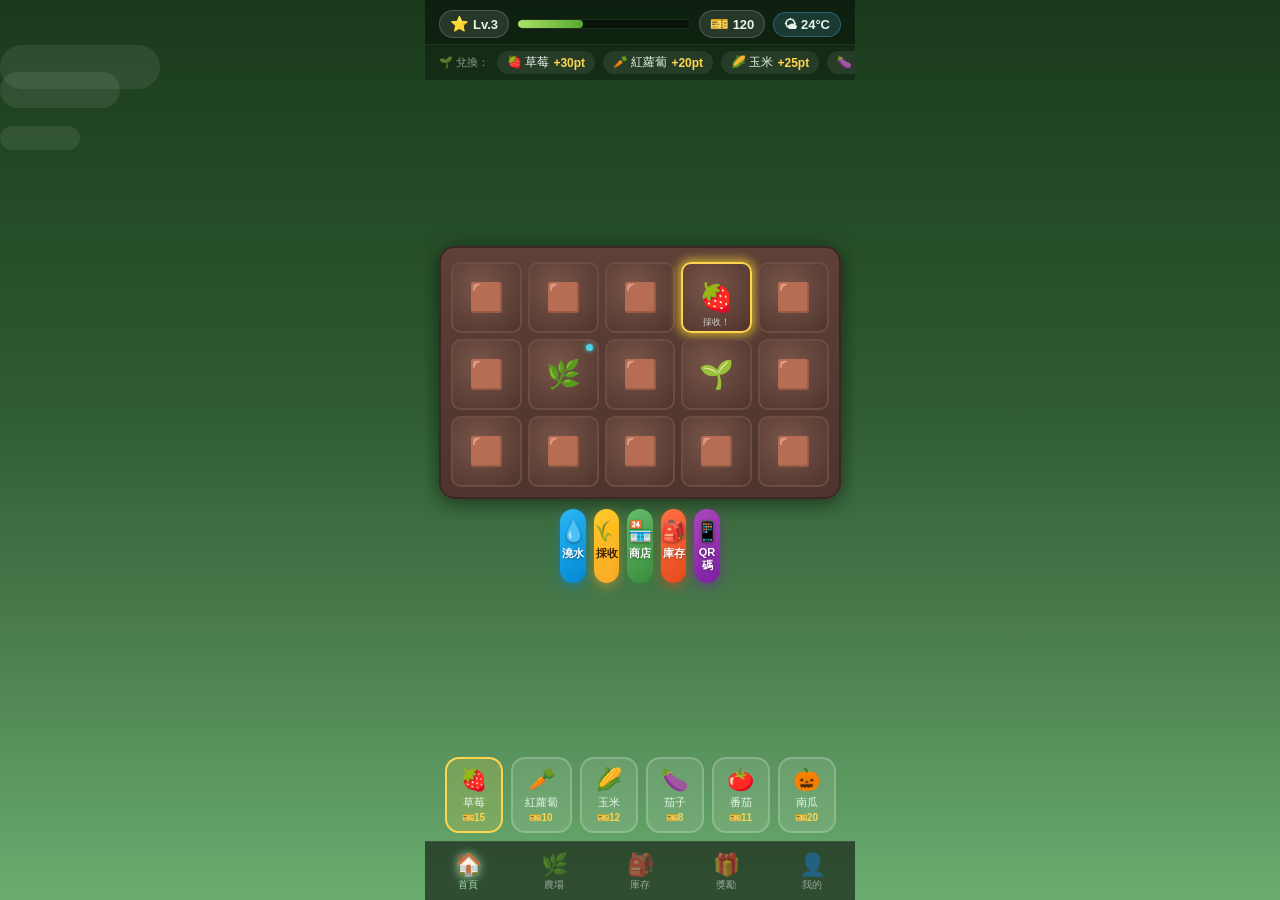
==== farm_ui/index.html @ ce4eb52b "feat: add Farm UI HTML page" ====
<!DOCTYPE html>
<html lang="zh-TW">
<head>
  <meta charset="UTF-8" />
  <meta name="viewport" content="width=device-width, initial-scale=1.0, maximum-scale=1.0, user-scalable=no" />
  <meta name="apple-mobile-web-app-capable" content="yes" />
  <title>🌾 農場會員 UI</title>
  <style>
    /* ─── Reset & Base ─── */
    *, *::before, *::after { box-sizing: border-box; -webkit-tap-highlight-color: transparent; margin: 0; padding: 0; }
    html, body {
      width: 100%; height: 100%;
      background: #0d1a0e;
      font-family: "Noto Sans TC", "Microsoft JhengHei", Arial, sans-serif;
      color: #e8f5e9;
      overflow: hidden;
    }

    /* ─── Sky / Background ─── */
    #sky {
      position: fixed; inset: 0;
      background: linear-gradient(180deg, #1a3a1c 0%, #2e5c30 45%, #4a7c4e 70%, #6aad6e 100%);
      z-index: 0;
    }
    /* Animated clouds */
    .cloud {
      position: absolute;
      background: rgba(255,255,255,0.08);
      border-radius: 50px;
      animation: drift linear infinite;
    }
    .cloud::after {
      content: '';
      position: absolute;
      background: inherit;
      border-radius: inherit;
    }
    @keyframes drift { from { transform: translateX(-120%); } to { transform: translateX(110vw); } }
    .c1 { width: 120px; height: 36px; top: 8%; animation-duration: 28s; }
    .c2 { width: 80px;  height: 24px; top: 14%; animation-duration: 42s; animation-delay: -14s; }
    .c3 { width: 160px; height: 44px; top: 5%;  animation-duration: 55s; animation-delay: -25s; }

    /* ─── Wrapper ─── */
    #wrap {
      position: relative; z-index: 1;
      width: 100%; max-width: 430px;
      height: 100dvh;
      margin: 0 auto;
      display: flex; flex-direction: column;
      overflow: hidden;
    }

    /* ─── Top Bar ─── */
    #top-bar {
      display: flex; align-items: center; gap: 8px;
      padding: 10px 14px 6px;
      background: rgba(0,0,0,0.45);
      backdrop-filter: blur(6px);
      border-bottom: 1px solid rgba(255,255,255,0.08);
      flex-shrink: 0;
    }
    .stat-chip {
      display: flex; align-items: center; gap: 4px;
      background: rgba(255,255,255,0.1);
      border: 1px solid rgba(255,255,255,0.18);
      border-radius: 20px;
      padding: 4px 10px;
      font-size: 13px; font-weight: 700;
      white-space: nowrap;
    }
    .stat-chip .icon { font-size: 15px; }
    #xp-wrap {
      flex: 1;
      background: rgba(0,0,0,0.4);
      border-radius: 10px; height: 10px;
      overflow: hidden;
      border: 1px solid rgba(255,255,255,0.1);
    }
    #xp-fill {
      height: 100%;
      width: 38%;
      background: linear-gradient(90deg, #a8e063, #56ab2f);
      border-radius: 10px;
      transition: width .6s ease;
    }
    #weather-chip {
      margin-left: auto;
      background: rgba(100,200,255,0.15);
      border-color: rgba(100,200,255,0.3);
    }

    /* ─── Crop Points Banner ─── */
    #crop-banner {
      display: flex; align-items: center; gap: 8px;
      padding: 6px 14px;
      background: rgba(0,0,0,0.3);
      font-size: 12px;
      overflow-x: auto;
      flex-shrink: 0;
      -webkit-overflow-scrolling: touch;
    }
    #crop-banner::-webkit-scrollbar { display: none; }
    .crop-tag {
      display: flex; align-items: center; gap: 4px;
      background: rgba(255,255,255,0.08);
      border-radius: 14px;
      padding: 3px 10px;
      white-space: nowrap;
      font-size: 12px;
      cursor: default;
    }
    .crop-tag .pts { color: #ffd54f; font-weight: 700; }

    /* ─── Farm Scene ─── */
    #farm-scene {
      flex: 1;
      display: flex; flex-direction: column;
      align-items: center; justify-content: center;
      padding: 10px 14px;
      overflow: hidden;
    }

    /* Soil ground strip */
    #ground-strip {
      width: 100%;
      background: linear-gradient(180deg, #5d4037 0%, #4e342e 100%);
      border-radius: 16px;
      padding: 14px 10px 10px;
      box-shadow: 0 4px 20px rgba(0,0,0,0.5);
      border: 2px solid #3e2723;
    }

    /* Grid */
    #farm-grid {
      display: grid;
      grid-template-columns: repeat(5, 1fr);
      gap: 6px;
    }
    .cell {
      aspect-ratio: 1;
      background: radial-gradient(circle at 40% 35%, #795548, #4e342e);
      border-radius: 10px;
      border: 2px solid #6d4c41;
      display: flex; align-items: center; justify-content: center;
      font-size: clamp(20px, 5vw, 28px);
      cursor: pointer;
      position: relative;
      transition: transform .15s, box-shadow .15s;
      user-select: none;
      -webkit-user-select: none;
    }
    .cell:active { transform: scale(.90); }
    .cell.ready {
      box-shadow: 0 0 10px 3px rgba(255,220,50,0.65);
      border-color: #ffd54f;
      animation: pulse-ready 1.2s ease-in-out infinite alternate;
    }
    @keyframes pulse-ready { from { box-shadow: 0 0 6px 2px rgba(255,220,50,.5); } to { box-shadow: 0 0 14px 5px rgba(255,220,50,.9); } }
    .cell .timer-label {
      position: absolute; bottom: 2px; left: 0; right: 0;
      text-align: center;
      font-size: 9px;
      color: rgba(255,255,255,0.75);
      pointer-events: none;
    }
    .cell .water-dot {
      position: absolute; top: 3px; right: 4px;
      width: 7px; height: 7px;
      background: #4dd0e1;
      border-radius: 50%;
      box-shadow: 0 0 5px #4dd0e1;
    }

    /* ─── Action Row ─── */
    #action-row {
      display: flex; gap: 8px;
      justify-content: center;
      margin-top: 10px;
      flex-shrink: 0;
    }
    .act-btn {
      flex: 1; max-width: 80px;
      padding: 10px 0;
      border: none; border-radius: 14px;
      font-size: 11px; font-weight: 700;
      cursor: pointer;
      display: flex; flex-direction: column; align-items: center; gap: 3px;
      transition: transform .12s, filter .12s;
      color: #fff;
      text-shadow: 0 1px 3px rgba(0,0,0,0.4);
    }
    .act-btn:active { transform: scale(.90); filter: brightness(1.2); }
    .act-btn .b-icon { font-size: 20px; }
    #btn-water  { background: linear-gradient(145deg, #29b6f6, #0288d1); box-shadow: 0 4px 12px rgba(2,136,209,.5); }
    #btn-harvest{ background: linear-gradient(145deg, #ffca28, #f9a825); box-shadow: 0 4px 12px rgba(249,168,37,.45); color: #3e2000; text-shadow: none; }
    #btn-shop   { background: linear-gradient(145deg, #66bb6a, #388e3c); box-shadow: 0 4px 12px rgba(56,142,60,.5); }
    #btn-qr     { background: linear-gradient(145deg, #ab47bc, #7b1fa2); box-shadow: 0 4px 12px rgba(123,31,162,.5); }
    #btn-bag    { background: linear-gradient(145deg, #ff7043, #e64a19); box-shadow: 0 4px 12px rgba(230,74,25,.5); }

    /* ─── Seed Tray ─── */
    #seed-tray {
      display: flex; gap: 8px;
      justify-content: center;
      overflow-x: auto;
      padding: 8px 14px;
      flex-shrink: 0;
      -webkit-overflow-scrolling: touch;
    }
    #seed-tray::-webkit-scrollbar { display: none; }
    .seed-btn {
      display: flex; flex-direction: column; align-items: center; gap: 2px;
      background: rgba(255,255,255,0.1);
      border: 2px solid rgba(255,255,255,0.2);
      border-radius: 14px;
      padding: 8px 12px;
      cursor: pointer;
      font-size: 11px;
      min-width: 58px;
      transition: transform .13s, border-color .13s;
      color: #e8f5e9;
    }
    .seed-btn:active { transform: scale(.88); }
    .seed-btn.selected { border-color: #ffd54f; background: rgba(255,213,79,.18); }
    .seed-btn .seed-icon { font-size: 22px; }
    .seed-btn .seed-cost { color: #ffd54f; font-weight: 700; font-size: 10px; }

    /* ─── Bottom Nav ─── */
    #bottom-nav {
      display: flex;
      background: rgba(0,0,0,0.55);
      backdrop-filter: blur(8px);
      border-top: 1px solid rgba(255,255,255,0.08);
      flex-shrink: 0;
    }
    .nav-btn {
      flex: 1;
      display: flex; flex-direction: column; align-items: center;
      padding: 10px 0 8px;
      background: none; border: none; cursor: pointer;
      font-size: 10px; color: rgba(255,255,255,0.5);
      transition: color .15s;
    }
    .nav-btn .nav-icon { font-size: 22px; }
    .nav-btn.active { color: #a5d6a7; }
    .nav-btn.active .nav-icon { filter: drop-shadow(0 0 5px #a5d6a7); }

    /* ─── Shop Modal ─── */
    #shop-overlay, #qr-overlay {
      position: fixed; inset: 0; z-index: 100;
      background: rgba(0,0,0,0.7);
      display: none; align-items: flex-end; justify-content: center;
    }
    #shop-overlay.open, #qr-overlay.open { display: flex; }
    .modal-sheet {
      width: 100%; max-width: 430px;
      background: #1b2e1c;
      border-radius: 24px 24px 0 0;
      padding: 0 0 24px;
      animation: slideUp .3s ease;
      max-height: 70dvh;
      overflow-y: auto;
    }
    @keyframes slideUp { from { transform: translateY(100%); } to { transform: translateY(0); } }
    .sheet-handle {
      width: 40px; height: 4px;
      background: rgba(255,255,255,0.25);
      border-radius: 2px;
      margin: 12px auto 6px;
    }
    .sheet-title {
      text-align: center;
      font-size: 16px; font-weight: 700;
      padding: 4px 0 12px;
      border-bottom: 1px solid rgba(255,255,255,0.1);
    }
    .shop-grid {
      display: grid;
      grid-template-columns: repeat(3, 1fr);
      gap: 10px;
      padding: 14px;
    }
    .shop-item {
      background: rgba(255,255,255,0.07);
      border: 1px solid rgba(255,255,255,0.12);
      border-radius: 14px;
      display: flex; flex-direction: column; align-items: center; gap: 4px;
      padding: 12px 6px 10px;
      cursor: pointer;
      transition: transform .12s, background .12s;
    }
    .shop-item:active { transform: scale(.92); background: rgba(255,255,255,0.14); }
    .shop-item .si-icon { font-size: 28px; }
    .shop-item .si-name { font-size: 11px; font-weight: 700; }
    .shop-item .si-cost { font-size: 11px; color: #ffd54f; }
    .shop-item .si-time { font-size: 10px; color: rgba(255,255,255,0.5); }

    /* ─── QR Modal ─── */
    #qr-box {
      padding: 20px;
      text-align: center;
    }
    #qr-placeholder {
      width: 180px; height: 180px;
      margin: 12px auto;
      background: #fff;
      border-radius: 12px;
      display: flex; align-items: center; justify-content: center;
      font-size: 60px;
    }
    #qr-user-name { font-size: 15px; font-weight: 700; margin-top: 10px; }
    #qr-hint { font-size: 12px; color: rgba(255,255,255,0.5); margin-top: 6px; }

    /* ─── Toast ─── */
    #toast {
      position: fixed; bottom: 80px; left: 50%; transform: translateX(-50%) translateY(20px);
      background: rgba(0,0,0,0.8);
      color: #fff; font-size: 13px; font-weight: 600;
      padding: 9px 20px;
      border-radius: 20px;
      opacity: 0;
      pointer-events: none;
      transition: opacity .25s, transform .25s;
      z-index: 200;
      white-space: nowrap;
    }
    #toast.show { opacity: 1; transform: translateX(-50%) translateY(0); }

    /* ─── Level-up banner ─── */
    #levelup {
      position: fixed; inset: 0; z-index: 300;
      display: none; align-items: center; justify-content: center;
      pointer-events: none;
    }
    #levelup.show { display: flex; }
    #levelup-inner {
      font-size: 36px; font-weight: 900;
      background: linear-gradient(135deg, #ffd54f, #ff6f00);
      -webkit-background-clip: text; -webkit-text-fill-color: transparent;
      animation: popBounce .6s ease both;
    }
    @keyframes popBounce {
      0%   { transform: scale(0); opacity: 0; }
      60%  { transform: scale(1.2); opacity: 1; }
      100% { transform: scale(1); }
    }
  </style>
</head>
<body>

<!-- Sky -->
<div id="sky">
  <div class="cloud c1"></div>
  <div class="cloud c2"></div>
  <div class="cloud c3"></div>
</div>

<div id="wrap">

  <!-- ── TOP BAR ── -->
  <header id="top-bar">
    <div class="stat-chip">
      <span class="icon">⭐</span>
      <span id="level-txt">Lv.3</span>
    </div>
    <div id="xp-wrap"><div id="xp-fill"></div></div>
    <div class="stat-chip">
      <span class="icon">🎫</span>
      <span id="pts-txt">120</span>
    </div>
    <div class="stat-chip" id="weather-chip">
      <span id="weather-txt">🌤 --°C</span>
    </div>
  </header>

  <!-- ── CROP EXCHANGE BANNER ── -->
  <div id="crop-banner">
    <span style="color:rgba(255,255,255,0.5);font-size:11px;white-space:nowrap">🌱 兌換：</span>
    <div class="crop-tag">🍓 草莓 <span class="pts">+30pt</span></div>
    <div class="crop-tag">🥕 紅蘿蔔 <span class="pts">+20pt</span></div>
    <div class="crop-tag">🌽 玉米 <span class="pts">+25pt</span></div>
    <div class="crop-tag">🍆 茄子 <span class="pts">+18pt</span></div>
    <div class="crop-tag">🍅 番茄 <span class="pts">+22pt</span></div>
  </div>

  <!-- ── FARM SCENE ── -->
  <div id="farm-scene">
    <div id="ground-strip">
      <div id="farm-grid">
        <!-- 15 cells: 3 rows × 5 cols — injected by JS -->
      </div>
    </div>

    <!-- Action Buttons -->
    <div id="action-row">
      <button class="act-btn" id="btn-water"   onclick="doAction('water')">  <span class="b-icon">💧</span>澆水</button>
      <button class="act-btn" id="btn-harvest" onclick="doAction('harvest')"><span class="b-icon">🌾</span>採收</button>
      <button class="act-btn" id="btn-shop"    onclick="openShop()">         <span class="b-icon">🏪</span>商店</button>
      <button class="act-btn" id="btn-bag"     onclick="doAction('bag')">    <span class="b-icon">🎒</span>庫存</button>
      <button class="act-btn" id="btn-qr"      onclick="openQR()">           <span class="b-icon">📱</span>QR碼</button>
    </div>
  </div>

  <!-- ── SEED TRAY ── -->
  <div id="seed-tray">
    <!-- injected by JS -->
  </div>

  <!-- ── BOTTOM NAV ── -->
  <nav id="bottom-nav">
    <button class="nav-btn active" onclick="navSwitch(this,'home')">  <span class="nav-icon">🏠</span>首頁</button>
    <button class="nav-btn"        onclick="navSwitch(this,'farm')">  <span class="nav-icon">🌿</span>農場</button>
    <button class="nav-btn"        onclick="navSwitch(this,'bag')">   <span class="nav-icon">🎒</span>庫存</button>
    <button class="nav-btn"        onclick="navSwitch(this,'reward')"><span class="nav-icon">🎁</span>獎勵</button>
    <button class="nav-btn"        onclick="navSwitch(this,'me')">    <span class="nav-icon">👤</span>我的</button>
  </nav>

</div><!-- #wrap -->

<!-- ── SHOP MODAL ── -->
<div id="shop-overlay" onclick="closeShop(event)">
  <div class="modal-sheet" id="shop-sheet">
    <div class="sheet-handle"></div>
    <div class="sheet-title">🏪 種子商店</div>
    <div class="shop-grid" id="shop-grid">
      <!-- injected by JS -->
    </div>
  </div>
</div>

<!-- ── QR MODAL ── -->
<div id="qr-overlay" onclick="closeQR(event)">
  <div class="modal-sheet">
    <div class="sheet-handle"></div>
    <div class="sheet-title">📱 我的 QR Code</div>
    <div id="qr-box">
      <div id="qr-placeholder">🔲</div>
      <div id="qr-user-name">農場會員</div>
      <div id="qr-hint">請店員掃描此 QR Code<br>為您累積消費點數</div>
    </div>
  </div>
</div>

<!-- ── TOAST ── -->
<div id="toast"></div>

<!-- ── LEVEL-UP ── -->
<div id="levelup"><div id="levelup-inner">🎉 升級！🎉</div></div>

<script>
  /* ─── Data ─── */
  const SEEDS = [
    { id:'strawberry', icon:'🍓', name:'草莓', cost:15, growMin:1,  pts:30 },
    { id:'carrot',     icon:'🥕', name:'紅蘿蔔',cost:10, growMin:2, pts:20 },
    { id:'corn',       icon:'🌽', name:'玉米',  cost:12, growMin:3, pts:25 },
    { id:'eggplant',   icon:'🍆', name:'茄子',  cost:8,  growMin:4, pts:18 },
    { id:'tomato',     icon:'🍅', name:'番茄',  cost:11, growMin:2, pts:22 },
    { id:'pumpkin',    icon:'🎃', name:'南瓜',  cost:20, growMin:5, pts:40 },
  ];

  const STAGES = ['🟫','🌱','🌿','🌾'];  // empty→sprout1→sprout2→ready

  let state = {
    pts: 120,
    level: 3,
    xp: 38,          // percent
    weather: '🌤 24°C',
    selectedSeed: SEEDS[0],
    cells: Array.from({length:15}, (_,i)=>{
      // pre-seed a few demo cells
      if(i===3)  return {stage:3, seed:SEEDS[0], watered:false};  // ready
      if(i===6)  return {stage:2, seed:SEEDS[1], watered:true};
      if(i===8)  return {stage:1, seed:SEEDS[2], watered:false};
      return {stage:0, seed:null, watered:false};
    })
  };

  /* ─── Render ─── */
  function render(){
    // top-bar
    document.getElementById('level-txt').textContent = 'Lv.'+state.level;
    document.getElementById('pts-txt').textContent   = state.pts;
    document.getElementById('xp-fill').style.width   = state.xp+'%';
    document.getElementById('weather-txt').textContent = state.weather;

    // farm grid
    const grid = document.getElementById('farm-grid');
    grid.innerHTML = '';
    state.cells.forEach((c,i)=>{
      const div = document.createElement('div');
      div.className = 'cell' + (c.stage===3?' ready':'');
      div.innerHTML = cellEmoji(c);
      if(c.watered && c.stage<3){
        const dot = document.createElement('div');
        dot.className='water-dot';
        div.appendChild(dot);
      }
      div.addEventListener('click', ()=>onCellClick(i));
      grid.appendChild(div);
    });

    // seed tray
    const tray = document.getElementById('seed-tray');
    tray.innerHTML = '';
    SEEDS.forEach(s=>{
      const btn = document.createElement('button');
      btn.className = 'seed-btn'+(state.selectedSeed.id===s.id?' selected':'');
      btn.innerHTML = `<span class="seed-icon">${s.icon}</span><span>${s.name}</span><span class="seed-cost">🎫${s.cost}</span>`;
      btn.onclick = ()=>{ state.selectedSeed=s; render(); showToast('選擇：'+s.name); };
      tray.appendChild(btn);
    });
  }

  function cellEmoji(c){
    if(c.stage===0) return '🟫';
    if(c.stage===3) return (c.seed?.icon||'🌾')+'<div class="timer-label">採收！</div>';
    const sprouts=['🌱','🌿'];
    return sprouts[c.stage-1]||'🌱';
  }

  /* ─── Cell Click ─── */
  function onCellClick(i){
    const c = state.cells[i];
    if(c.stage===0){
      // plant
      if(state.pts < state.selectedSeed.cost){ showToast('點數不足 💸'); return; }
      state.pts -= state.selectedSeed.cost;
      state.cells[i] = {stage:1, seed:state.selectedSeed, watered:false};
      showToast('種下 '+state.selectedSeed.icon+' '+state.selectedSeed.name);
      // simulate grow after a few seconds (demo)
      scheduleGrow(i,1);
    } else if(c.stage===3){
      // harvest
      state.pts += c.seed.pts;
      addXP(12);
      showToast('採收 '+c.seed.icon+' +'+c.seed.pts+'pt 🎉');
      state.cells[i] = {stage:0, seed:null, watered:false};
    } else {
      showToast('還在生長中… '+STAGES[c.stage]);
    }
    render();
  }

  function scheduleGrow(i, stage){
    if(stage >= 3) return;
    setTimeout(()=>{
      if(state.cells[i] && state.cells[i].stage===stage){
        state.cells[i].stage = stage+1;
        render();
        if(state.cells[i].stage===3) showToast('🌾 作物成熟了！點擊採收');
        else scheduleGrow(i, stage+1);
      }
    }, 4000 + stage*2000);  // 4s, 6s, 8s for demo
  }

  /* ─── Actions ─── */
  function doAction(type){
    if(type==='water'){
      let watered=0;
      state.cells.forEach(c=>{ if(c.stage>0 && c.stage<3 && !c.watered){ c.watered=true; watered++; } });
      showToast(watered>0 ? '💧 澆水 '+watered+' 塊田' : '沒有需要澆水的田');
      render();
    } else if(type==='harvest'){
      let count=0, ptsGained=0;
      state.cells.forEach((c,i)=>{ if(c.stage===3){ ptsGained+=c.seed.pts; count++; addXP(12); state.cells[i]={stage:0,seed:null,watered:false}; } });
      if(count>0){ state.pts+=ptsGained; showToast('🌾 採收 '+count+' 個，+'+ptsGained+'pt'); render(); }
      else showToast('目前沒有可採收的作物');
    } else if(type==='bag'){
      showToast('🎒 庫存功能開發中');
    }
  }

  function addXP(amount){
    state.xp += amount;
    if(state.xp >= 100){ state.xp -= 100; state.level++; triggerLevelUp(); }
  }

  function triggerLevelUp(){
    const el = document.getElementById('levelup');
    el.classList.add('show');
    setTimeout(()=>el.classList.remove('show'), 2000);
  }

  /* ─── Shop ─── */
  function openShop(){
    const grid = document.getElementById('shop-grid');
    grid.innerHTML = '';
    SEEDS.forEach(s=>{
      const div = document.createElement('div');
      div.className = 'shop-item';
      div.innerHTML = `<span class="si-icon">${s.icon}</span><span class="si-name">${s.name}</span><span class="si-cost">🎫 ${s.cost}</span><span class="si-time">⏱ ${s.growMin}min</span>`;
      div.onclick = ()=>{ state.selectedSeed=s; closeShop(); showToast('選擇種子：'+s.name+' '+s.icon); render(); };
      grid.appendChild(div);
    });
    document.getElementById('shop-overlay').classList.add('open');
  }
  function closeShop(e){
    if(!e || e.target===document.getElementById('shop-overlay'))
      document.getElementById('shop-overlay').classList.remove('open');
  }

  /* ─── QR ─── */
  function openQR(){
    document.getElementById('qr-overlay').classList.add('open');
  }
  function closeQR(e){
    if(!e || e.target===document.getElementById('qr-overlay'))
      document.getElementById('qr-overlay').classList.remove('open');
  }

  /* ─── Nav ─── */
  function navSwitch(btn, tab){
    document.querySelectorAll('.nav-btn').forEach(b=>b.classList.remove('active'));
    btn.classList.add('active');
    if(tab!=='home' && tab!=='farm') showToast('🚧 '+btn.textContent.trim()+' 開發中');
  }

  /* ─── Toast ─── */
  let _toastTimer=null;
  function showToast(msg){
    const t = document.getElementById('toast');
    t.textContent = msg;
    t.classList.add('show');
    clearTimeout(_toastTimer);
    _toastTimer = setTimeout(()=>t.classList.remove('show'), 1400);
  }

  /* ─── Init ─── */
  render();
</script>
</body>
</html>
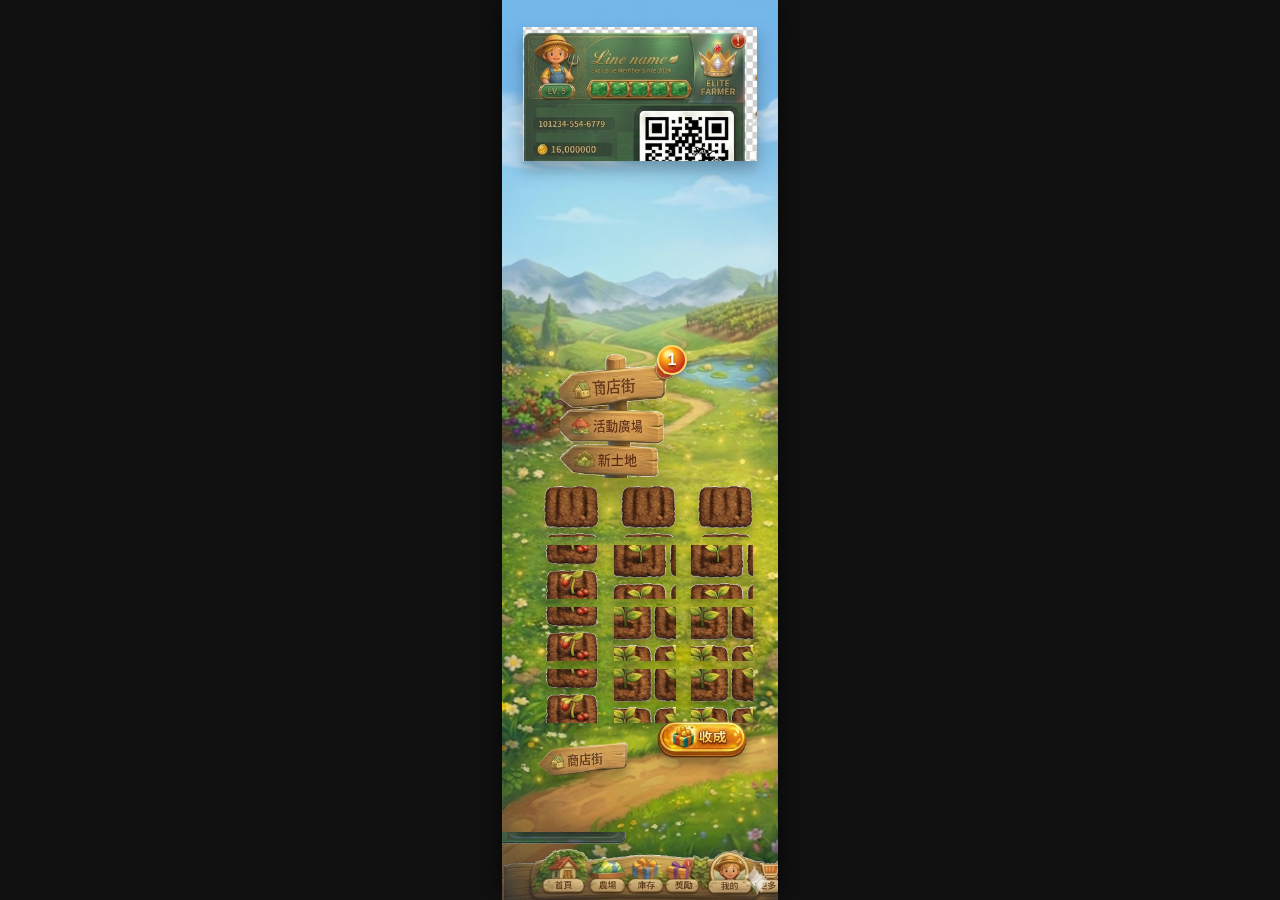
==== commit bf1e0175: "Update index.html" ====
--- a/farm_ui/index.html
+++ b/farm_ui/index.html
@@ -1,631 +1,68 @@
-<!DOCTYPE html>
-<html lang="zh-TW">
+<!doctype html>
+<html lang="zh-Hant">
 <head>
-  <meta charset="UTF-8" />
-  <meta name="viewport" content="width=device-width, initial-scale=1.0, maximum-scale=1.0, user-scalable=no" />
-  <meta name="apple-mobile-web-app-capable" content="yes" />
-  <title>🌾 農場會員 UI</title>
+  <meta charset="utf-8" />
+  <meta name="viewport" content="width=device-width, initial-scale=1, maximum-scale=1, user-scalable=no" />
+  <title>LINE 會員農場 UI</title>
   <style>
-    /* ─── Reset & Base ─── */
-    *, *::before, *::after { box-sizing: border-box; -webkit-tap-highlight-color: transparent; margin: 0; padding: 0; }
-    html, body {
-      width: 100%; height: 100%;
-      background: #0d1a0e;
-      font-family: "Noto Sans TC", "Microsoft JhengHei", Arial, sans-serif;
-      color: #e8f5e9;
-      overflow: hidden;
-    }
-
-    /* ─── Sky / Background ─── */
-    #sky {
-      position: fixed; inset: 0;
-      background: linear-gradient(180deg, #1a3a1c 0%, #2e5c30 45%, #4a7c4e 70%, #6aad6e 100%);
-      z-index: 0;
-    }
-    /* Animated clouds */
-    .cloud {
-      position: absolute;
-      background: rgba(255,255,255,0.08);
-      border-radius: 50px;
-      animation: drift linear infinite;
-    }
-    .cloud::after {
-      content: '';
-      position: absolute;
-      background: inherit;
-      border-radius: inherit;
-    }
-    @keyframes drift { from { transform: translateX(-120%); } to { transform: translateX(110vw); } }
-    .c1 { width: 120px; height: 36px; top: 8%; animation-duration: 28s; }
-    .c2 { width: 80px;  height: 24px; top: 14%; animation-duration: 42s; animation-delay: -14s; }
-    .c3 { width: 160px; height: 44px; top: 5%;  animation-duration: 55s; animation-delay: -25s; }
-
-    /* ─── Wrapper ─── */
-    #wrap {
-      position: relative; z-index: 1;
-      width: 100%; max-width: 430px;
-      height: 100dvh;
-      margin: 0 auto;
-      display: flex; flex-direction: column;
-      overflow: hidden;
-    }
-
-    /* ─── Top Bar ─── */
-    #top-bar {
-      display: flex; align-items: center; gap: 8px;
-      padding: 10px 14px 6px;
-      background: rgba(0,0,0,0.45);
-      backdrop-filter: blur(6px);
-      border-bottom: 1px solid rgba(255,255,255,0.08);
-      flex-shrink: 0;
-    }
-    .stat-chip {
-      display: flex; align-items: center; gap: 4px;
-      background: rgba(255,255,255,0.1);
-      border: 1px solid rgba(255,255,255,0.18);
-      border-radius: 20px;
-      padding: 4px 10px;
-      font-size: 13px; font-weight: 700;
-      white-space: nowrap;
-    }
-    .stat-chip .icon { font-size: 15px; }
-    #xp-wrap {
-      flex: 1;
-      background: rgba(0,0,0,0.4);
-      border-radius: 10px; height: 10px;
-      overflow: hidden;
-      border: 1px solid rgba(255,255,255,0.1);
-    }
-    #xp-fill {
-      height: 100%;
-      width: 38%;
-      background: linear-gradient(90deg, #a8e063, #56ab2f);
-      border-radius: 10px;
-      transition: width .6s ease;
-    }
-    #weather-chip {
-      margin-left: auto;
-      background: rgba(100,200,255,0.15);
-      border-color: rgba(100,200,255,0.3);
-    }
-
-    /* ─── Crop Points Banner ─── */
-    #crop-banner {
-      display: flex; align-items: center; gap: 8px;
-      padding: 6px 14px;
-      background: rgba(0,0,0,0.3);
-      font-size: 12px;
-      overflow-x: auto;
-      flex-shrink: 0;
-      -webkit-overflow-scrolling: touch;
-    }
-    #crop-banner::-webkit-scrollbar { display: none; }
-    .crop-tag {
-      display: flex; align-items: center; gap: 4px;
-      background: rgba(255,255,255,0.08);
-      border-radius: 14px;
-      padding: 3px 10px;
-      white-space: nowrap;
-      font-size: 12px;
-      cursor: default;
-    }
-    .crop-tag .pts { color: #ffd54f; font-weight: 700; }
-
-    /* ─── Farm Scene ─── */
-    #farm-scene {
-      flex: 1;
-      display: flex; flex-direction: column;
-      align-items: center; justify-content: center;
-      padding: 10px 14px;
-      overflow: hidden;
-    }
-
-    /* Soil ground strip */
-    #ground-strip {
-      width: 100%;
-      background: linear-gradient(180deg, #5d4037 0%, #4e342e 100%);
-      border-radius: 16px;
-      padding: 14px 10px 10px;
-      box-shadow: 0 4px 20px rgba(0,0,0,0.5);
-      border: 2px solid #3e2723;
-    }
-
-    /* Grid */
-    #farm-grid {
-      display: grid;
-      grid-template-columns: repeat(5, 1fr);
-      gap: 6px;
-    }
-    .cell {
-      aspect-ratio: 1;
-      background: radial-gradient(circle at 40% 35%, #795548, #4e342e);
-      border-radius: 10px;
-      border: 2px solid #6d4c41;
-      display: flex; align-items: center; justify-content: center;
-      font-size: clamp(20px, 5vw, 28px);
-      cursor: pointer;
-      position: relative;
-      transition: transform .15s, box-shadow .15s;
-      user-select: none;
-      -webkit-user-select: none;
-    }
-    .cell:active { transform: scale(.90); }
-    .cell.ready {
-      box-shadow: 0 0 10px 3px rgba(255,220,50,0.65);
-      border-color: #ffd54f;
-      animation: pulse-ready 1.2s ease-in-out infinite alternate;
-    }
-    @keyframes pulse-ready { from { box-shadow: 0 0 6px 2px rgba(255,220,50,.5); } to { box-shadow: 0 0 14px 5px rgba(255,220,50,.9); } }
-    .cell .timer-label {
-      position: absolute; bottom: 2px; left: 0; right: 0;
-      text-align: center;
-      font-size: 9px;
-      color: rgba(255,255,255,0.75);
-      pointer-events: none;
-    }
-    .cell .water-dot {
-      position: absolute; top: 3px; right: 4px;
-      width: 7px; height: 7px;
-      background: #4dd0e1;
-      border-radius: 50%;
-      box-shadow: 0 0 5px #4dd0e1;
-    }
-
-    /* ─── Action Row ─── */
-    #action-row {
-      display: flex; gap: 8px;
-      justify-content: center;
-      margin-top: 10px;
-      flex-shrink: 0;
-    }
-    .act-btn {
-      flex: 1; max-width: 80px;
-      padding: 10px 0;
-      border: none; border-radius: 14px;
-      font-size: 11px; font-weight: 700;
-      cursor: pointer;
-      display: flex; flex-direction: column; align-items: center; gap: 3px;
-      transition: transform .12s, filter .12s;
-      color: #fff;
-      text-shadow: 0 1px 3px rgba(0,0,0,0.4);
-    }
-    .act-btn:active { transform: scale(.90); filter: brightness(1.2); }
-    .act-btn .b-icon { font-size: 20px; }
-    #btn-water  { background: linear-gradient(145deg, #29b6f6, #0288d1); box-shadow: 0 4px 12px rgba(2,136,209,.5); }
-    #btn-harvest{ background: linear-gradient(145deg, #ffca28, #f9a825); box-shadow: 0 4px 12px rgba(249,168,37,.45); color: #3e2000; text-shadow: none; }
-    #btn-shop   { background: linear-gradient(145deg, #66bb6a, #388e3c); box-shadow: 0 4px 12px rgba(56,142,60,.5); }
-    #btn-qr     { background: linear-gradient(145deg, #ab47bc, #7b1fa2); box-shadow: 0 4px 12px rgba(123,31,162,.5); }
-    #btn-bag    { background: linear-gradient(145deg, #ff7043, #e64a19); box-shadow: 0 4px 12px rgba(230,74,25,.5); }
-
-    /* ─── Seed Tray ─── */
-    #seed-tray {
-      display: flex; gap: 8px;
-      justify-content: center;
-      overflow-x: auto;
-      padding: 8px 14px;
-      flex-shrink: 0;
-      -webkit-overflow-scrolling: touch;
-    }
-    #seed-tray::-webkit-scrollbar { display: none; }
-    .seed-btn {
-      display: flex; flex-direction: column; align-items: center; gap: 2px;
-      background: rgba(255,255,255,0.1);
-      border: 2px solid rgba(255,255,255,0.2);
-      border-radius: 14px;
-      padding: 8px 12px;
-      cursor: pointer;
-      font-size: 11px;
-      min-width: 58px;
-      transition: transform .13s, border-color .13s;
-      color: #e8f5e9;
-    }
-    .seed-btn:active { transform: scale(.88); }
-    .seed-btn.selected { border-color: #ffd54f; background: rgba(255,213,79,.18); }
-    .seed-btn .seed-icon { font-size: 22px; }
-    .seed-btn .seed-cost { color: #ffd54f; font-weight: 700; font-size: 10px; }
-
-    /* ─── Bottom Nav ─── */
-    #bottom-nav {
-      display: flex;
-      background: rgba(0,0,0,0.55);
-      backdrop-filter: blur(8px);
-      border-top: 1px solid rgba(255,255,255,0.08);
-      flex-shrink: 0;
-    }
-    .nav-btn {
-      flex: 1;
-      display: flex; flex-direction: column; align-items: center;
-      padding: 10px 0 8px;
-      background: none; border: none; cursor: pointer;
-      font-size: 10px; color: rgba(255,255,255,0.5);
-      transition: color .15s;
-    }
-    .nav-btn .nav-icon { font-size: 22px; }
-    .nav-btn.active { color: #a5d6a7; }
-    .nav-btn.active .nav-icon { filter: drop-shadow(0 0 5px #a5d6a7); }
-
-    /* ─── Shop Modal ─── */
-    #shop-overlay, #qr-overlay {
-      position: fixed; inset: 0; z-index: 100;
-      background: rgba(0,0,0,0.7);
-      display: none; align-items: flex-end; justify-content: center;
-    }
-    #shop-overlay.open, #qr-overlay.open { display: flex; }
-    .modal-sheet {
-      width: 100%; max-width: 430px;
-      background: #1b2e1c;
-      border-radius: 24px 24px 0 0;
-      padding: 0 0 24px;
-      animation: slideUp .3s ease;
-      max-height: 70dvh;
-      overflow-y: auto;
-    }
-    @keyframes slideUp { from { transform: translateY(100%); } to { transform: translateY(0); } }
-    .sheet-handle {
-      width: 40px; height: 4px;
-      background: rgba(255,255,255,0.25);
-      border-radius: 2px;
-      margin: 12px auto 6px;
-    }
-    .sheet-title {
-      text-align: center;
-      font-size: 16px; font-weight: 700;
-      padding: 4px 0 12px;
-      border-bottom: 1px solid rgba(255,255,255,0.1);
-    }
-    .shop-grid {
-      display: grid;
-      grid-template-columns: repeat(3, 1fr);
-      gap: 10px;
-      padding: 14px;
-    }
-    .shop-item {
-      background: rgba(255,255,255,0.07);
-      border: 1px solid rgba(255,255,255,0.12);
-      border-radius: 14px;
-      display: flex; flex-direction: column; align-items: center; gap: 4px;
-      padding: 12px 6px 10px;
-      cursor: pointer;
-      transition: transform .12s, background .12s;
-    }
-    .shop-item:active { transform: scale(.92); background: rgba(255,255,255,0.14); }
-    .shop-item .si-icon { font-size: 28px; }
-    .shop-item .si-name { font-size: 11px; font-weight: 700; }
-    .shop-item .si-cost { font-size: 11px; color: #ffd54f; }
-    .shop-item .si-time { font-size: 10px; color: rgba(255,255,255,0.5); }
-
-    /* ─── QR Modal ─── */
-    #qr-box {
-      padding: 20px;
-      text-align: center;
-    }
-    #qr-placeholder {
-      width: 180px; height: 180px;
-      margin: 12px auto;
-      background: #fff;
-      border-radius: 12px;
-      display: flex; align-items: center; justify-content: center;
-      font-size: 60px;
-    }
-    #qr-user-name { font-size: 15px; font-weight: 700; margin-top: 10px; }
-    #qr-hint { font-size: 12px; color: rgba(255,255,255,0.5); margin-top: 6px; }
-
-    /* ─── Toast ─── */
-    #toast {
-      position: fixed; bottom: 80px; left: 50%; transform: translateX(-50%) translateY(20px);
-      background: rgba(0,0,0,0.8);
-      color: #fff; font-size: 13px; font-weight: 600;
-      padding: 9px 20px;
-      border-radius: 20px;
-      opacity: 0;
-      pointer-events: none;
-      transition: opacity .25s, transform .25s;
-      z-index: 200;
-      white-space: nowrap;
-    }
-    #toast.show { opacity: 1; transform: translateX(-50%) translateY(0); }
-
-    /* ─── Level-up banner ─── */
-    #levelup {
-      position: fixed; inset: 0; z-index: 300;
-      display: none; align-items: center; justify-content: center;
-      pointer-events: none;
-    }
-    #levelup.show { display: flex; }
-    #levelup-inner {
-      font-size: 36px; font-weight: 900;
-      background: linear-gradient(135deg, #ffd54f, #ff6f00);
-      -webkit-background-clip: text; -webkit-text-fill-color: transparent;
-      animation: popBounce .6s ease both;
-    }
-    @keyframes popBounce {
-      0%   { transform: scale(0); opacity: 0; }
-      60%  { transform: scale(1.2); opacity: 1; }
-      100% { transform: scale(1); }
-    }
+    *{box-sizing:border-box;-webkit-tap-highlight-color:transparent}html,body{margin:0;width:100%;min-height:100%;background:#111;font-family:"Noto Sans TC","Microsoft JhengHei",Arial,sans-serif;overflow-x:hidden}.wrap{width:100vw;min-height:100vh;display:flex;justify-content:center;align-items:flex-start;background:#111}.game{position:relative;width:min(100vw,575px);height:calc(min(100vw,575px) * 1872 / 575);max-height:100vh;aspect-ratio:575/1872;background:url("assets/bg.jpg") center/cover no-repeat;overflow:hidden;box-shadow:0 0 30px rgba(0,0,0,.65);transform-origin:top center}.spark{position:absolute;width:5px;height:5px;border-radius:99px;background:rgba(255,242,110,.9);box-shadow:0 0 10px 4px rgba(255,230,85,.65);animation:twinkle 2.8s infinite ease-in-out}.spark:nth-child(1){left:17%;top:39%;animation-delay:.2s}.spark:nth-child(2){left:58%;top:44%;animation-delay:.8s}.spark:nth-child(3){left:86%;top:51%;animation-delay:1.1s}.spark:nth-child(4){left:31%;top:75%;animation-delay:1.6s}@keyframes twinkle{0%,100%{opacity:.25;transform:scale(.7)}50%{opacity:1;transform:scale(1.5)}}.member-card{position:absolute;left:7.5%;top:3.05%;width:85%;filter:drop-shadow(0 9px 8px rgba(0,0,0,.28));z-index:5}.sign{position:absolute;left:21%;top:38.5%;width:42%;filter:drop-shadow(0 16px 12px rgba(59,35,10,.28));z-index:6}.notice-dot{position:absolute;right:33%;top:38.3%;width:30px;height:30px;border-radius:50%;background:radial-gradient(circle at 35% 28%,#fff39a 0 10%,#ffae17 25%,#c8331b 70%);border:2px solid #ffd86a;color:#fff;font-weight:900;text-align:center;line-height:25px;text-shadow:0 2px 2px #73210f;box-shadow:0 3px 5px rgba(0,0,0,.25);z-index:8}.plot-grid{position:absolute;left:12.8%;top:53.7%;width:74.4%;display:grid;grid-template-columns:repeat(3,1fr);gap:2.2% 7.1%;z-index:4}.plot{position:relative;width:100%;aspect-ratio:1.15/1;border:0;background:transparent;padding:0}.plot img{width:100%;height:100%;object-fit:contain;filter:drop-shadow(0 5px 5px rgba(0,0,0,.25));transition:.16s}.plot:active img{transform:scale(.96)}.action-water{position:absolute;left:11%;top:81.3%;width:37%;z-index:9}.action-harvest{position:absolute;right:9%;top:79.2%;width:37%;z-index:9}.button-img{display:block;width:100%;filter:drop-shadow(0 8px 5px rgba(0,0,0,.25));transition:.14s}.button-img:active{transform:translateY(2px) scale(.98)}.bottom-nav{position:absolute;left:0;bottom:0;width:100%;z-index:10;filter:drop-shadow(0 -5px 10px rgba(0,0,0,.20))}.hotspot{position:absolute;border:0;background:transparent;cursor:pointer;z-index:20}.hotspot:active{background:rgba(255,255,255,.08)}.hs-card{left:7.5%;top:3%;width:85%;height:25%}.hs-shop{left:24%;top:38.7%;width:35%;height:3.2%}.hs-event{left:23%;top:42.2%;width:38%;height:3.2%}.hs-land{left:24%;top:45.8%;width:35%;height:3.1%}.hs-water{left:11%;top:81.3%;width:37%;height:6%}.hs-harvest{right:9%;top:79.2%;width:37%;height:6%}.nav-hit{bottom:0;height:6.8%;width:16.66%}.nav-home{left:0}.nav-farm{left:16.66%}.nav-bag{left:33.33%}.nav-reward{left:50%}.nav-me{left:66.66%}.nav-more{left:83.33%}.toast{position:absolute;left:50%;bottom:11%;transform:translateX(-50%) translateY(20px);background:rgba(47,74,40,.92);color:#fff7cb;padding:10px 16px;border-radius:999px;font-weight:700;box-shadow:0 6px 18px rgba(0,0,0,.25);opacity:0;pointer-events:none;z-index:99;transition:.25s}.toast.show{opacity:1;transform:translateX(-50%) translateY(0)}@media (min-aspect-ratio:575/1872){.game{height:100vh;width:calc(100vh * 575 / 1872)}}
   </style>
 </head>
 <body>
+  <div class="wrap">
+    <main class="game" id="game">
+      <span class="spark"></span><span class="spark"></span><span class="spark"></span><span class="spark"></span>
 
-<!-- Sky -->
-<div id="sky">
-  <div class="cloud c1"></div>
-  <div class="cloud c2"></div>
-  <div class="cloud c3"></div>
-</div>
+      <img class="member-card" src="assets/member_card.png" alt="會員卡" />
+      <img class="sign" src="assets/sign.png" alt="功能木牌" />
+      <div class="notice-dot">1</div>
 
-<div id="wrap">
+      <section class="plot-grid" aria-label="農田">
+        <button class="plot" data-action="plot"><img src="assets/tile_empty.png" alt="空田地"></button>
+        <button class="plot" data-action="plot"><img src="assets/tile_empty.png" alt="空田地"></button>
+        <button class="plot" data-action="plot"><img src="assets/tile_empty.png" alt="空田地"></button>
+        <button class="plot" data-action="plot"><img src="assets/tile_fruit.png" alt="成熟作物"></button>
+        <button class="plot" data-action="plot"><img src="assets/tile_sprout2.png" alt="幼苗"></button>
+        <button class="plot" data-action="plot"><img src="assets/tile_sprout2.png" alt="幼苗"></button>
+        <button class="plot" data-action="plot"><img src="assets/tile_fruit.png" alt="成熟作物"></button>
+        <button class="plot" data-action="plot"><img src="assets/tile_grown.png" alt="成長作物"></button>
+        <button class="plot" data-action="plot"><img src="assets/tile_grown.png" alt="成長作物"></button>
+        <button class="plot" data-action="plot"><img src="assets/tile_fruit.png" alt="成熟作物"></button>
+        <button class="plot" data-action="plot"><img src="assets/tile_grown.png" alt="成長作物"></button>
+        <button class="plot" data-action="plot"><img src="assets/tile_grown.png" alt="成長作物"></button>
+      </section>
 
-  <!-- ── TOP BAR ── -->
-  <header id="top-bar">
-    <div class="stat-chip">
-      <span class="icon">⭐</span>
-      <span id="level-txt">Lv.3</span>
-    </div>
-    <div id="xp-wrap"><div id="xp-fill"></div></div>
-    <div class="stat-chip">
-      <span class="icon">🎫</span>
-      <span id="pts-txt">120</span>
-    </div>
-    <div class="stat-chip" id="weather-chip">
-      <span id="weather-txt">🌤 --°C</span>
-    </div>
-  </header>
+      <button class="hotspot hs-card" data-action="會員卡" aria-label="會員卡"></button>
+      <button class="hotspot hs-shop" data-action="商店街" aria-label="商店街"></button>
+      <button class="hotspot hs-event" data-action="活動廣場" aria-label="活動廣場"></button>
+      <button class="hotspot hs-land" data-action="新土地" aria-label="新土地"></button>
 
-  <!-- ── CROP EXCHANGE BANNER ── -->
-  <div id="crop-banner">
-    <span style="color:rgba(255,255,255,0.5);font-size:11px;white-space:nowrap">🌱 兌換：</span>
-    <div class="crop-tag">🍓 草莓 <span class="pts">+30pt</span></div>
-    <div class="crop-tag">🥕 紅蘿蔔 <span class="pts">+20pt</span></div>
-    <div class="crop-tag">🌽 玉米 <span class="pts">+25pt</span></div>
-    <div class="crop-tag">🍆 茄子 <span class="pts">+18pt</span></div>
-    <div class="crop-tag">🍅 番茄 <span class="pts">+22pt</span></div>
+      <button class="hotspot hs-water" data-action="澆水" aria-label="澆水"><img class="button-img" src="assets/btn_water.png" alt="澆水"></button>
+      <button class="hotspot hs-harvest" data-action="收成" aria-label="收成"><img class="button-img" src="assets/btn_harvest.png" alt="收成"></button>
+
+      <img class="bottom-nav" src="assets/bottom_nav.png" alt="底部導航" />
+      <button class="hotspot nav-hit nav-home" data-action="首頁" aria-label="首頁"></button>
+      <button class="hotspot nav-hit nav-farm" data-action="農場" aria-label="農場"></button>
+      <button class="hotspot nav-hit nav-bag" data-action="庫存" aria-label="庫存"></button>
+      <button class="hotspot nav-hit nav-reward" data-action="獎勵" aria-label="獎勵"></button>
+      <button class="hotspot nav-hit nav-me" data-action="我的" aria-label="我的"></button>
+      <button class="hotspot nav-hit nav-more" data-action="更多" aria-label="更多"></button>
+
+      <div class="toast" id="toast">UI 按鈕</div>
+    </main>
   </div>
-
-  <!-- ── FARM SCENE ── -->
-  <div id="farm-scene">
-    <div id="ground-strip">
-      <div id="farm-grid">
-        <!-- 15 cells: 3 rows × 5 cols — injected by JS -->
-      </div>
-    </div>
-
-    <!-- Action Buttons -->
-    <div id="action-row">
-      <button class="act-btn" id="btn-water"   onclick="doAction('water')">  <span class="b-icon">💧</span>澆水</button>
-      <button class="act-btn" id="btn-harvest" onclick="doAction('harvest')"><span class="b-icon">🌾</span>採收</button>
-      <button class="act-btn" id="btn-shop"    onclick="openShop()">         <span class="b-icon">🏪</span>商店</button>
-      <button class="act-btn" id="btn-bag"     onclick="doAction('bag')">    <span class="b-icon">🎒</span>庫存</button>
-      <button class="act-btn" id="btn-qr"      onclick="openQR()">           <span class="b-icon">📱</span>QR碼</button>
-    </div>
-  </div>
-
-  <!-- ── SEED TRAY ── -->
-  <div id="seed-tray">
-    <!-- injected by JS -->
-  </div>
-
-  <!-- ── BOTTOM NAV ── -->
-  <nav id="bottom-nav">
-    <button class="nav-btn active" onclick="navSwitch(this,'home')">  <span class="nav-icon">🏠</span>首頁</button>
-    <button class="nav-btn"        onclick="navSwitch(this,'farm')">  <span class="nav-icon">🌿</span>農場</button>
-    <button class="nav-btn"        onclick="navSwitch(this,'bag')">   <span class="nav-icon">🎒</span>庫存</button>
-    <button class="nav-btn"        onclick="navSwitch(this,'reward')"><span class="nav-icon">🎁</span>獎勵</button>
-    <button class="nav-btn"        onclick="navSwitch(this,'me')">    <span class="nav-icon">👤</span>我的</button>
-  </nav>
-
-</div><!-- #wrap -->
-
-<!-- ── SHOP MODAL ── -->
-<div id="shop-overlay" onclick="closeShop(event)">
-  <div class="modal-sheet" id="shop-sheet">
-    <div class="sheet-handle"></div>
-    <div class="sheet-title">🏪 種子商店</div>
-    <div class="shop-grid" id="shop-grid">
-      <!-- injected by JS -->
-    </div>
-  </div>
-</div>
-
-<!-- ── QR MODAL ── -->
-<div id="qr-overlay" onclick="closeQR(event)">
-  <div class="modal-sheet">
-    <div class="sheet-handle"></div>
-    <div class="sheet-title">📱 我的 QR Code</div>
-    <div id="qr-box">
-      <div id="qr-placeholder">🔲</div>
-      <div id="qr-user-name">農場會員</div>
-      <div id="qr-hint">請店員掃描此 QR Code<br>為您累積消費點數</div>
-    </div>
-  </div>
-</div>
-
-<!-- ── TOAST ── -->
-<div id="toast"></div>
-
-<!-- ── LEVEL-UP ── -->
-<div id="levelup"><div id="levelup-inner">🎉 升級！🎉</div></div>
-
-<script>
-  /* ─── Data ─── */
-  const SEEDS = [
-    { id:'strawberry', icon:'🍓', name:'草莓', cost:15, growMin:1,  pts:30 },
-    { id:'carrot',     icon:'🥕', name:'紅蘿蔔',cost:10, growMin:2, pts:20 },
-    { id:'corn',       icon:'🌽', name:'玉米',  cost:12, growMin:3, pts:25 },
-    { id:'eggplant',   icon:'🍆', name:'茄子',  cost:8,  growMin:4, pts:18 },
-    { id:'tomato',     icon:'🍅', name:'番茄',  cost:11, growMin:2, pts:22 },
-    { id:'pumpkin',    icon:'🎃', name:'南瓜',  cost:20, growMin:5, pts:40 },
-  ];
-
-  const STAGES = ['🟫','🌱','🌿','🌾'];  // empty→sprout1→sprout2→ready
-
-  let state = {
-    pts: 120,
-    level: 3,
-    xp: 38,          // percent
-    weather: '🌤 24°C',
-    selectedSeed: SEEDS[0],
-    cells: Array.from({length:15}, (_,i)=>{
-      // pre-seed a few demo cells
-      if(i===3)  return {stage:3, seed:SEEDS[0], watered:false};  // ready
-      if(i===6)  return {stage:2, seed:SEEDS[1], watered:true};
-      if(i===8)  return {stage:1, seed:SEEDS[2], watered:false};
-      return {stage:0, seed:null, watered:false};
-    })
-  };
-
-  /* ─── Render ─── */
-  function render(){
-    // top-bar
-    document.getElementById('level-txt').textContent = 'Lv.'+state.level;
-    document.getElementById('pts-txt').textContent   = state.pts;
-    document.getElementById('xp-fill').style.width   = state.xp+'%';
-    document.getElementById('weather-txt').textContent = state.weather;
-
-    // farm grid
-    const grid = document.getElementById('farm-grid');
-    grid.innerHTML = '';
-    state.cells.forEach((c,i)=>{
-      const div = document.createElement('div');
-      div.className = 'cell' + (c.stage===3?' ready':'');
-      div.innerHTML = cellEmoji(c);
-      if(c.watered && c.stage<3){
-        const dot = document.createElement('div');
-        dot.className='water-dot';
-        div.appendChild(dot);
-      }
-      div.addEventListener('click', ()=>onCellClick(i));
-      grid.appendChild(div);
+  <script>
+    const toast = document.getElementById('toast');
+    let timer = null;
+    document.querySelectorAll('[data-action]').forEach(btn => {
+      btn.addEventListener('click', () => {
+        const action = btn.dataset.action || '按鈕';
+        toast.textContent = action + '｜後台功能可接在這裡';
+        toast.classList.add('show');
+        clearTimeout(timer);
+        timer = setTimeout(() => toast.classList.remove('show'), 1100);
+      });
     });
-
-    // seed tray
-    const tray = document.getElementById('seed-tray');
-    tray.innerHTML = '';
-    SEEDS.forEach(s=>{
-      const btn = document.createElement('button');
-      btn.className = 'seed-btn'+(state.selectedSeed.id===s.id?' selected':'');
-      btn.innerHTML = `<span class="seed-icon">${s.icon}</span><span>${s.name}</span><span class="seed-cost">🎫${s.cost}</span>`;
-      btn.onclick = ()=>{ state.selectedSeed=s; render(); showToast('選擇：'+s.name); };
-      tray.appendChild(btn);
-    });
-  }
-
-  function cellEmoji(c){
-    if(c.stage===0) return '🟫';
-    if(c.stage===3) return (c.seed?.icon||'🌾')+'<div class="timer-label">採收！</div>';
-    const sprouts=['🌱','🌿'];
-    return sprouts[c.stage-1]||'🌱';
-  }
-
-  /* ─── Cell Click ─── */
-  function onCellClick(i){
-    const c = state.cells[i];
-    if(c.stage===0){
-      // plant
-      if(state.pts < state.selectedSeed.cost){ showToast('點數不足 💸'); return; }
-      state.pts -= state.selectedSeed.cost;
-      state.cells[i] = {stage:1, seed:state.selectedSeed, watered:false};
-      showToast('種下 '+state.selectedSeed.icon+' '+state.selectedSeed.name);
-      // simulate grow after a few seconds (demo)
-      scheduleGrow(i,1);
-    } else if(c.stage===3){
-      // harvest
-      state.pts += c.seed.pts;
-      addXP(12);
-      showToast('採收 '+c.seed.icon+' +'+c.seed.pts+'pt 🎉');
-      state.cells[i] = {stage:0, seed:null, watered:false};
-    } else {
-      showToast('還在生長中… '+STAGES[c.stage]);
-    }
-    render();
-  }
-
-  function scheduleGrow(i, stage){
-    if(stage >= 3) return;
-    setTimeout(()=>{
-      if(state.cells[i] && state.cells[i].stage===stage){
-        state.cells[i].stage = stage+1;
-        render();
-        if(state.cells[i].stage===3) showToast('🌾 作物成熟了！點擊採收');
-        else scheduleGrow(i, stage+1);
-      }
-    }, 4000 + stage*2000);  // 4s, 6s, 8s for demo
-  }
-
-  /* ─── Actions ─── */
-  function doAction(type){
-    if(type==='water'){
-      let watered=0;
-      state.cells.forEach(c=>{ if(c.stage>0 && c.stage<3 && !c.watered){ c.watered=true; watered++; } });
-      showToast(watered>0 ? '💧 澆水 '+watered+' 塊田' : '沒有需要澆水的田');
-      render();
-    } else if(type==='harvest'){
-      let count=0, ptsGained=0;
-      state.cells.forEach((c,i)=>{ if(c.stage===3){ ptsGained+=c.seed.pts; count++; addXP(12); state.cells[i]={stage:0,seed:null,watered:false}; } });
-      if(count>0){ state.pts+=ptsGained; showToast('🌾 採收 '+count+' 個，+'+ptsGained+'pt'); render(); }
-      else showToast('目前沒有可採收的作物');
-    } else if(type==='bag'){
-      showToast('🎒 庫存功能開發中');
-    }
-  }
-
-  function addXP(amount){
-    state.xp += amount;
-    if(state.xp >= 100){ state.xp -= 100; state.level++; triggerLevelUp(); }
-  }
-
-  function triggerLevelUp(){
-    const el = document.getElementById('levelup');
-    el.classList.add('show');
-    setTimeout(()=>el.classList.remove('show'), 2000);
-  }
-
-  /* ─── Shop ─── */
-  function openShop(){
-    const grid = document.getElementById('shop-grid');
-    grid.innerHTML = '';
-    SEEDS.forEach(s=>{
-      const div = document.createElement('div');
-      div.className = 'shop-item';
-      div.innerHTML = `<span class="si-icon">${s.icon}</span><span class="si-name">${s.name}</span><span class="si-cost">🎫 ${s.cost}</span><span class="si-time">⏱ ${s.growMin}min</span>`;
-      div.onclick = ()=>{ state.selectedSeed=s; closeShop(); showToast('選擇種子：'+s.name+' '+s.icon); render(); };
-      grid.appendChild(div);
-    });
-    document.getElementById('shop-overlay').classList.add('open');
-  }
-  function closeShop(e){
-    if(!e || e.target===document.getElementById('shop-overlay'))
-      document.getElementById('shop-overlay').classList.remove('open');
-  }
-
-  /* ─── QR ─── */
-  function openQR(){
-    document.getElementById('qr-overlay').classList.add('open');
-  }
-  function closeQR(e){
-    if(!e || e.target===document.getElementById('qr-overlay'))
-      document.getElementById('qr-overlay').classList.remove('open');
-  }
-
-  /* ─── Nav ─── */
-  function navSwitch(btn, tab){
-    document.querySelectorAll('.nav-btn').forEach(b=>b.classList.remove('active'));
-    btn.classList.add('active');
-    if(tab!=='home' && tab!=='farm') showToast('🚧 '+btn.textContent.trim()+' 開發中');
-  }
-
-  /* ─── Toast ─── */
-  let _toastTimer=null;
-  function showToast(msg){
-    const t = document.getElementById('toast');
-    t.textContent = msg;
-    t.classList.add('show');
-    clearTimeout(_toastTimer);
-    _toastTimer = setTimeout(()=>t.classList.remove('show'), 1400);
-  }
-
-  /* ─── Init ─── */
-  render();
-</script>
+  </script>
 </body>
 </html>
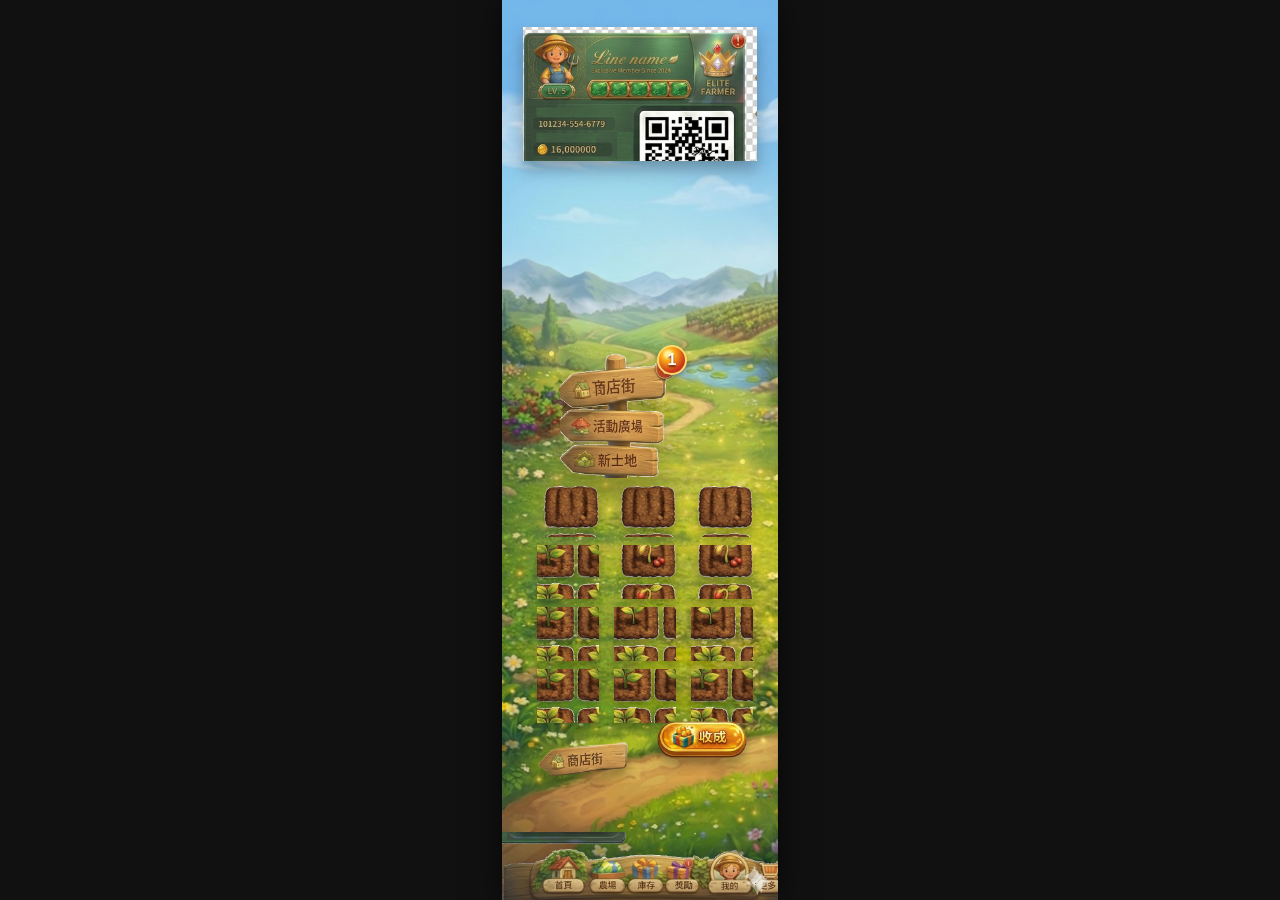
==== commit d2c2c2f4: "Apply audit fixes: assets, points-zero bug, weather parsing, README Agent-Logs-Url: https://github.c" ====
--- a/farm_ui/index.html
+++ b/farm_ui/index.html
@@ -21,13 +21,13 @@
         <button class="plot" data-action="plot"><img src="assets/tile_empty.png" alt="空田地"></button>
         <button class="plot" data-action="plot"><img src="assets/tile_empty.png" alt="空田地"></button>
         <button class="plot" data-action="plot"><img src="assets/tile_empty.png" alt="空田地"></button>
-        <button class="plot" data-action="plot"><img src="assets/tile_fruit.png" alt="成熟作物"></button>
-        <button class="plot" data-action="plot"><img src="assets/tile_sprout2.png" alt="幼苗"></button>
-        <button class="plot" data-action="plot"><img src="assets/tile_sprout2.png" alt="幼苗"></button>
-        <button class="plot" data-action="plot"><img src="assets/tile_fruit.png" alt="成熟作物"></button>
-        <button class="plot" data-action="plot"><img src="assets/tile_grown.png" alt="成長作物"></button>
-        <button class="plot" data-action="plot"><img src="assets/tile_grown.png" alt="成長作物"></button>
-        <button class="plot" data-action="plot"><img src="assets/tile_fruit.png" alt="成熟作物"></button>
+        <button class="plot" data-action="plot"><img src="assets/tile_grown.png" alt="成熟作物"></button>
+        <button class="plot" data-action="plot"><img src="assets/tile_sprout1.png" alt="幼苗"></button>
+        <button class="plot" data-action="plot"><img src="assets/tile_sprout1.png" alt="幼苗"></button>
+        <button class="plot" data-action="plot"><img src="assets/tile_grown.png" alt="成熟作物"></button>
+        <button class="plot" data-action="plot"><img src="assets/tile_mid.png" alt="成長作物"></button>
+        <button class="plot" data-action="plot"><img src="assets/tile_mid.png" alt="成長作物"></button>
+        <button class="plot" data-action="plot"><img src="assets/tile_grown.png" alt="成熟作物"></button>
         <button class="plot" data-action="plot"><img src="assets/tile_grown.png" alt="成長作物"></button>
         <button class="plot" data-action="plot"><img src="assets/tile_grown.png" alt="成長作物"></button>
       </section>
